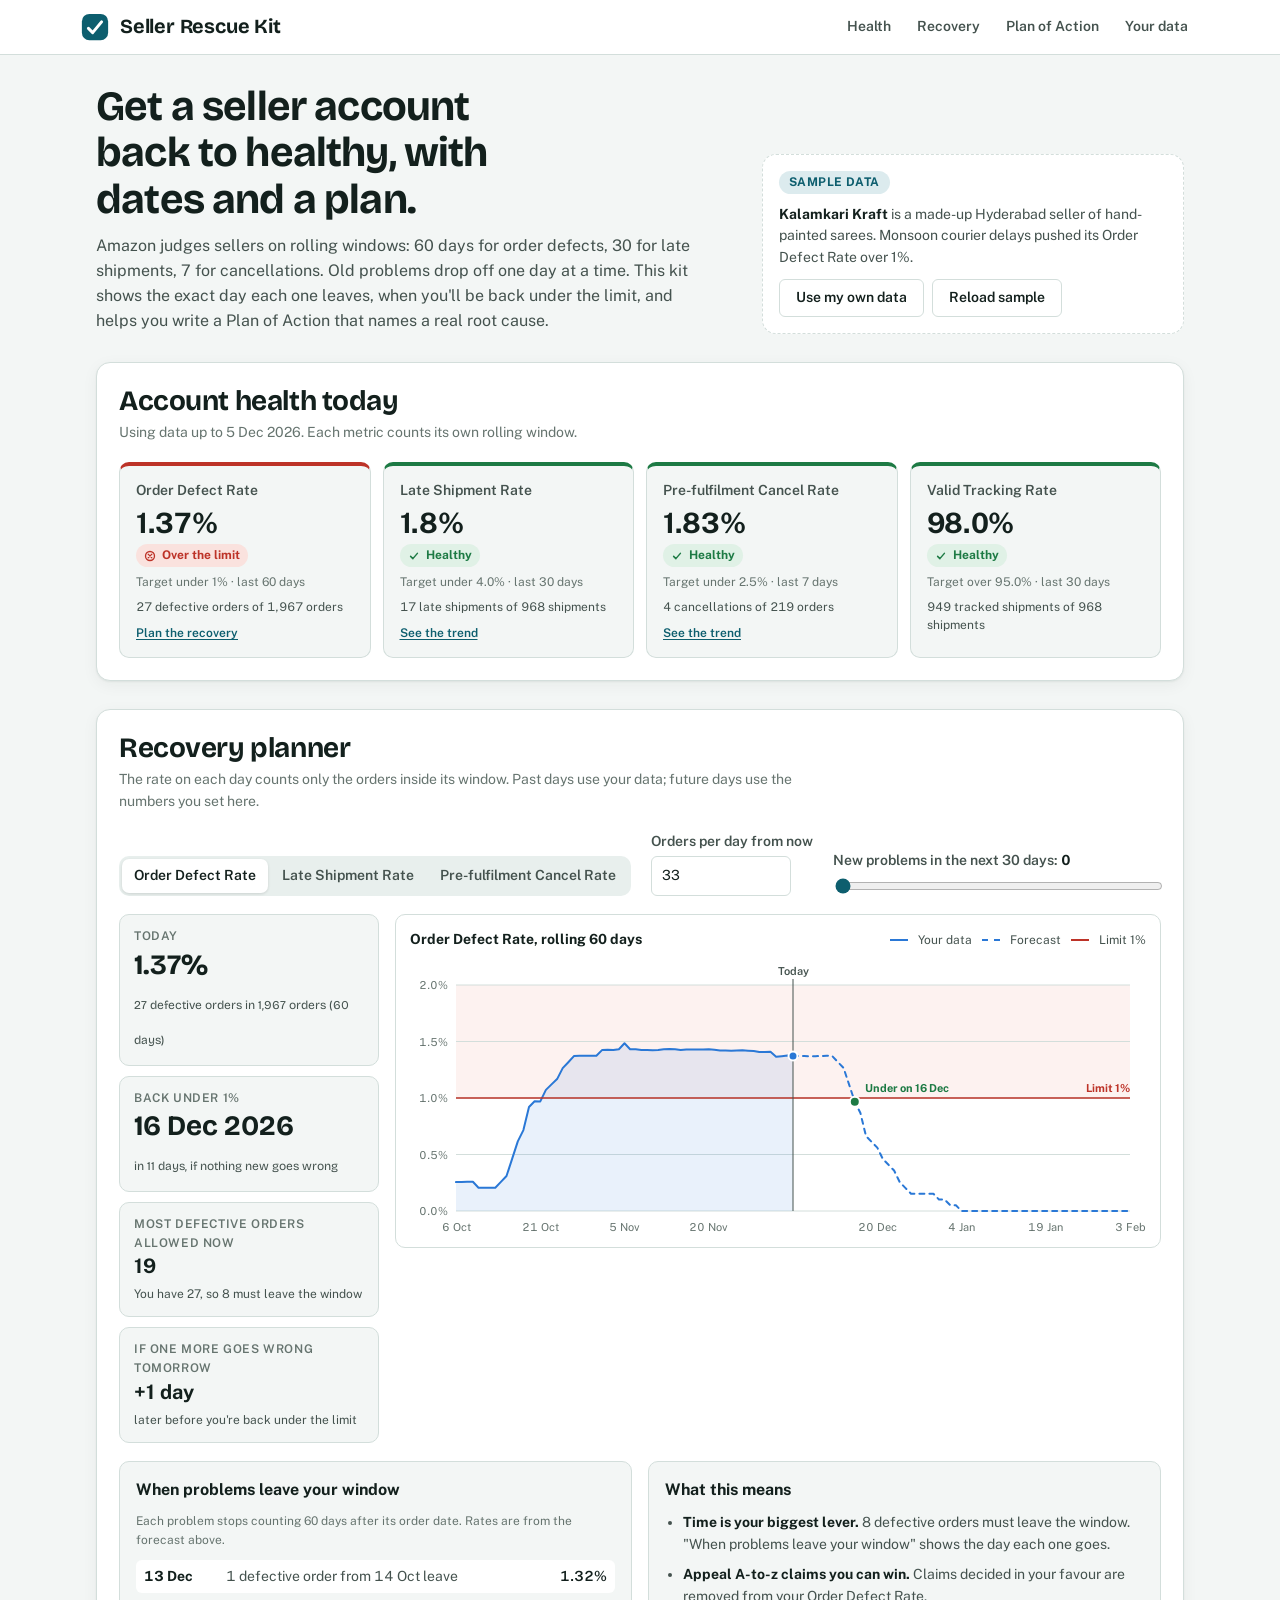
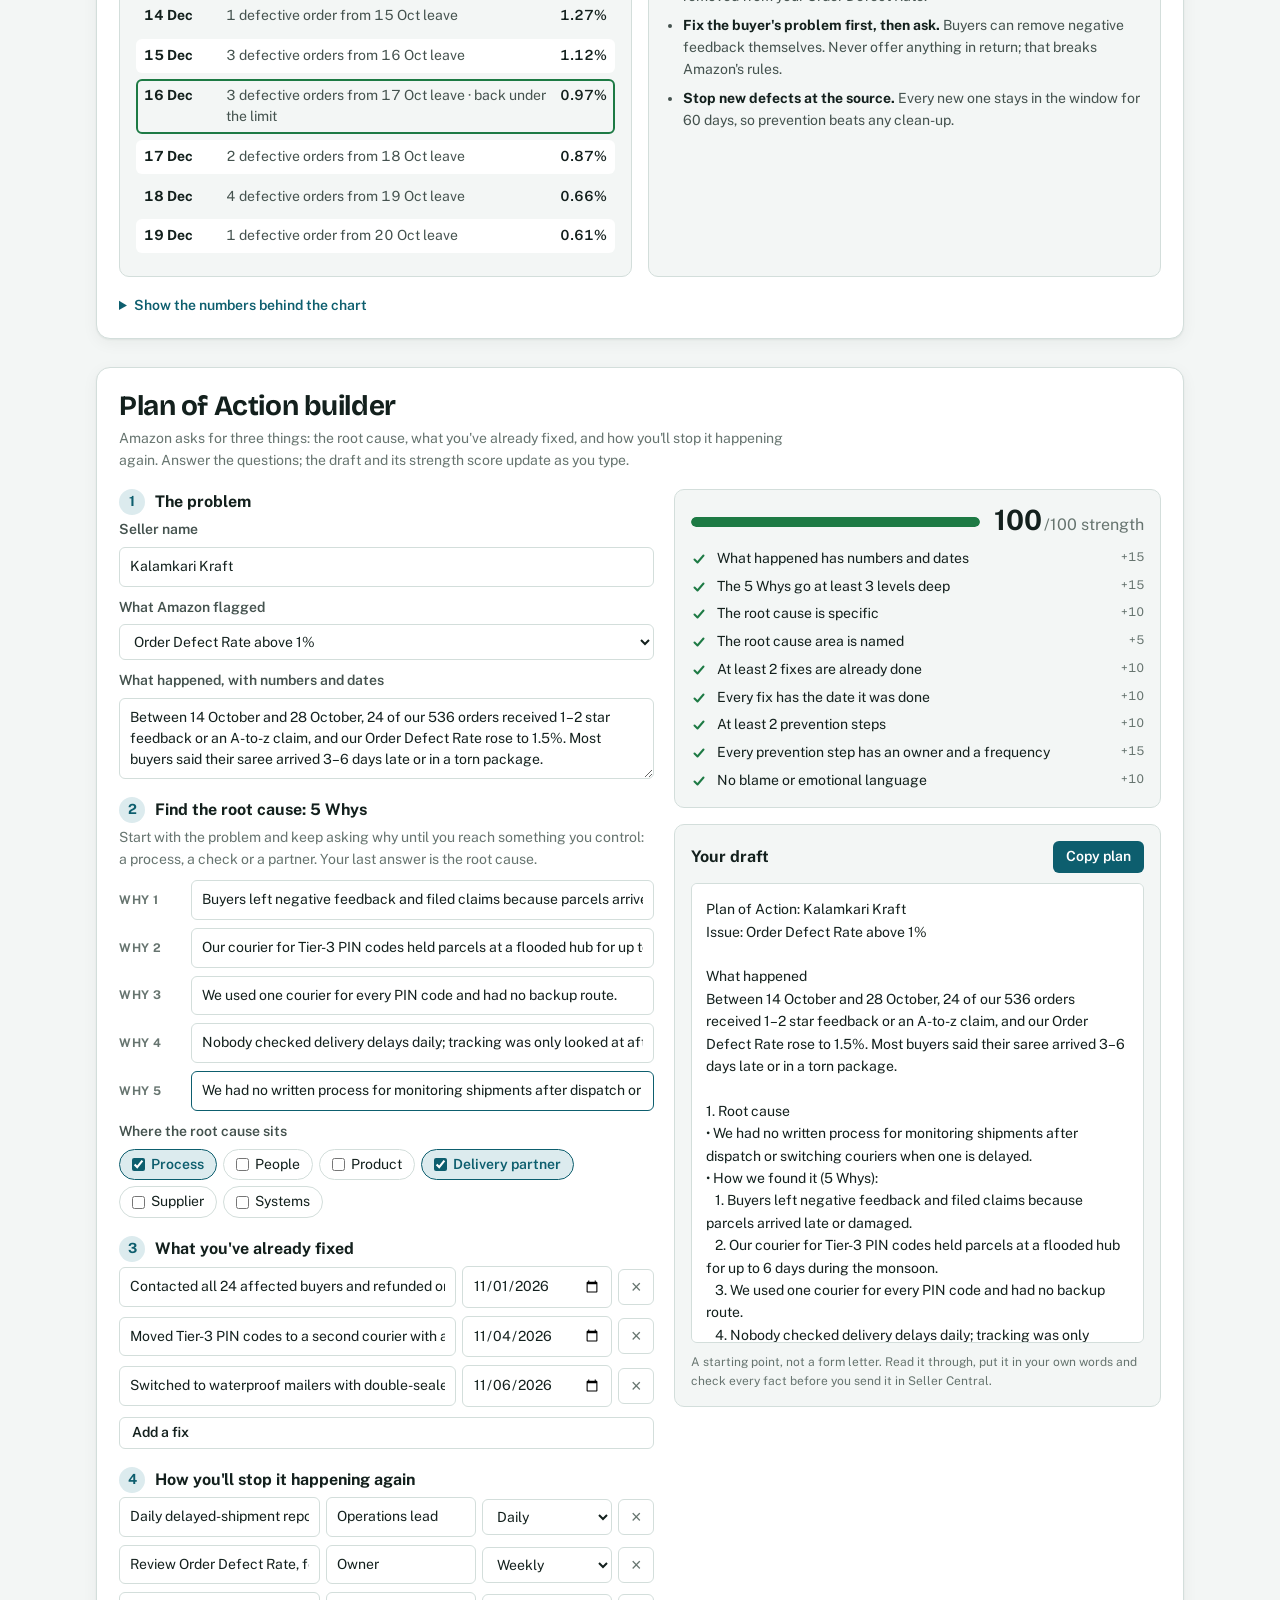
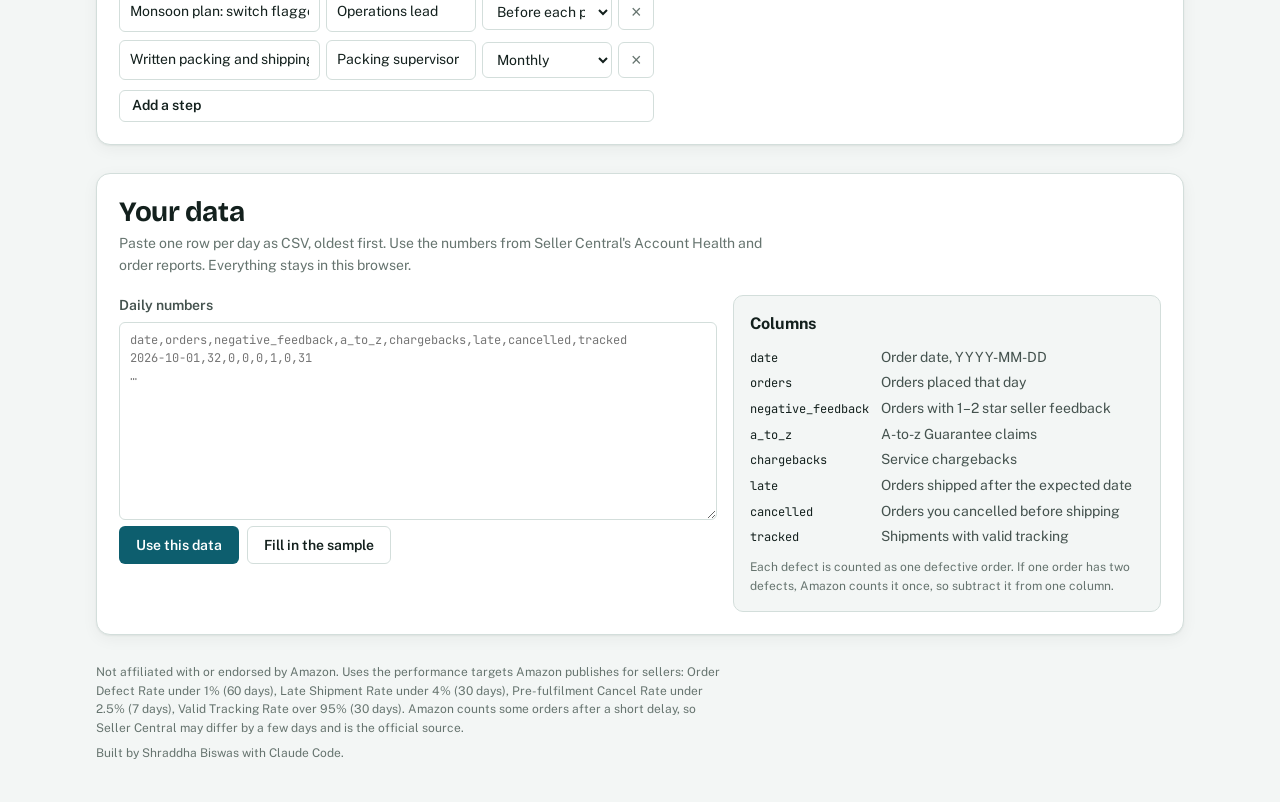
==== rescue-kit/index.html @ 3faf21f4 "Add Seller Rescue Kit, a recovery planner and Plan of Action builder A standalone mini-app under res" ====
<!doctype html>
<html lang="en">
<head>
<meta charset="utf-8">
<meta name="viewport" content="width=device-width, initial-scale=1, viewport-fit=cover">
<!--HEAD-START-->
<title>Seller Rescue Kit</title>
<meta name="claude:viewport-fit-sides" content="cover">
<meta name="description" content="See when your Amazon seller performance metrics recover, test what-if scenarios, and build a specific Plan of Action.">
<link rel="preconnect" href="https://fonts.googleapis.com">
<link rel="preconnect" href="https://fonts.gstatic.com" crossorigin>
<link rel="stylesheet" href="https://fonts.googleapis.com/css2?family=Bricolage+Grotesque:opsz,wght@12..96,600;12..96,700&family=Public+Sans:wght@400;500;600;700&family=JetBrains+Mono:wght@400;500&display=swap">
<link rel="stylesheet" href="styles.css">
<!--HEAD-END-->
</head>
<body>
<!--PAGE-START-->
<header class="topbar">
  <div class="topbar-inner">
    <a class="brand" href="#health">
      <svg class="brand-mark" viewBox="0 0 32 32" aria-hidden="true"><rect x="2" y="2" width="28" height="28" rx="8"/><path d="M9 17.5l4.5 4.5L23 10.5"/></svg>
      <span>Seller Rescue Kit</span>
    </a>
    <nav class="tabs" aria-label="Sections">
      <a href="#health">Health</a>
      <a href="#recovery">Recovery</a>
      <a href="#plan">Plan of Action</a>
      <a href="#data">Your data</a>
    </nav>
  </div>
</header>

<main class="page">
  <section class="intro" aria-labelledby="h-intro">
    <div class="intro-text">
      <h1 id="h-intro">Get a seller account back to healthy, with dates and a plan.</h1>
      <p class="lede">Amazon judges sellers on rolling windows: 60 days for order defects, 30 for late shipments, 7 for cancellations. Old problems drop off one day at a time. This kit shows the exact day each one leaves, when you'll be back under the limit, and helps you write a Plan of Action that names a real root cause.</p>
    </div>
    <div class="sample-note" id="sampleNote">
      <span class="chip chip-sample">Sample data</span>
      <p><strong id="sellerName">Kalamkari Kraft</strong> <span id="sellerBlurb">is a made-up Hyderabad seller of hand-painted sarees. Monsoon courier delays in September pushed its Order Defect Rate over 1%.</span></p>
      <div class="row-actions">
        <a class="btn btn-quiet" href="#data">Use my own data</a>
        <button type="button" class="btn btn-quiet" id="loadSample">Reload sample</button>
      </div>
    </div>
  </section>

  <!-- Health -->
  <section class="panel" id="health" aria-labelledby="h-health">
    <header class="panel-head">
      <h2 id="h-health">Account health today</h2>
      <p class="muted" id="healthAsOf"></p>
    </header>
    <ul class="tiles" id="tiles"></ul>
  </section>

  <!-- Recovery -->
  <section class="panel" id="recovery" aria-labelledby="h-recovery">
    <header class="panel-head">
      <h2 id="h-recovery">Recovery planner</h2>
      <p class="muted">The rate on each day counts only the orders inside its window. Past days use your data; future days use the numbers you set here.</p>
    </header>

    <div class="controls" role="group" aria-label="Recovery settings">
      <div class="segmented" id="metricPick" role="radiogroup" aria-label="Metric"></div>
      <label class="control">
        <span class="control-label">Orders per day from now</span>
        <input type="number" id="ordersPerDay" min="1" max="100000" step="1" inputmode="numeric">
      </label>
      <label class="control control-range">
        <span class="control-label">New problems in the next 30 days: <strong id="whatIfValue">0</strong></span>
        <input type="range" id="whatIf" min="0" max="30" step="1" value="0">
      </label>
    </div>

    <div class="recovery-grid">
      <dl class="facts" id="facts"></dl>
      <figure class="chart-card">
        <figcaption>
          <span class="chart-title" id="chartTitle"></span>
          <span class="chart-legend"><span class="key key-solid"></span>Your data <span class="key key-dash"></span>Forecast <span class="key key-limit"></span><span id="limitLegend">Limit</span></span>
        </figcaption>
        <div class="chart" id="chart"></div>
        <div class="tooltip" id="tooltip" role="status" hidden></div>
      </figure>
    </div>

    <div class="two">
      <div class="card">
        <h3>When problems leave your window</h3>
        <p class="muted small" id="dropNote"></p>
        <ol class="drops" id="drops"></ol>
      </div>
      <div class="card">
        <h3>What this means</h3>
        <ul class="advice" id="advice"></ul>
      </div>
    </div>

    <details class="numbers">
      <summary>Show the numbers behind the chart</summary>
      <div class="table-wrap"><table id="numbersTable"></table></div>
    </details>
  </section>

  <!-- Plan of Action -->
  <section class="panel" id="plan" aria-labelledby="h-plan">
    <header class="panel-head">
      <h2 id="h-plan">Plan of Action builder</h2>
      <p class="muted">Amazon asks for three things: the root cause, what you've already fixed, and how you'll stop it happening again. Answer the questions; the draft and its strength score update as you type.</p>
    </header>

    <div class="plan-grid">
      <form class="plan-form" id="planForm" novalidate>
        <fieldset>
          <legend><span class="step">1</span>The problem</legend>
          <label class="field"><span>Seller name</span><input type="text" id="pSeller" autocomplete="organization"></label>
          <label class="field"><span>What Amazon flagged</span>
            <select id="pIssue">
              <option value="odr">Order Defect Rate above 1%</option>
              <option value="lsr">Late Shipment Rate above 4%</option>
              <option value="cr">Pre-fulfilment Cancel Rate above 2.5%</option>
              <option value="vtr">Valid Tracking Rate below 95%</option>
              <option value="condition">Product condition complaints</option>
              <option value="inauthentic">Inauthentic item complaints</option>
              <option value="listing">Listing policy violation</option>
            </select>
          </label>
          <label class="field"><span>What happened, with numbers and dates</span><textarea id="pFacts" rows="3"></textarea></label>
        </fieldset>

        <fieldset>
          <legend><span class="step">2</span>Find the root cause: 5 Whys</legend>
          <p class="hint">Start with the problem and keep asking why until you reach something you control: a process, a check or a partner. Your last answer is the root cause.</p>
          <ol class="whys" id="whys"></ol>
          <div class="field">
            <span>Where the root cause sits</span>
            <div class="chips" id="causeKinds" role="group" aria-label="Root cause category"></div>
          </div>
        </fieldset>

        <fieldset>
          <legend><span class="step">3</span>What you've already fixed</legend>
          <div class="rows" id="fixes"></div>
          <button type="button" class="btn btn-quiet btn-sm" id="addFix">Add a fix</button>
        </fieldset>

        <fieldset>
          <legend><span class="step">4</span>How you'll stop it happening again</legend>
          <div class="rows" id="prevents"></div>
          <button type="button" class="btn btn-quiet btn-sm" id="addPrevent">Add a step</button>
        </fieldset>
      </form>

      <aside class="plan-side">
        <div class="card strength">
          <div class="strength-head">
            <div class="meter" id="meter" role="img" aria-label="Plan strength"><span id="meterFill"></span></div>
            <div><strong class="score" id="score">0</strong><span class="muted">/100 strength</span></div>
          </div>
          <ul class="checks" id="checks"></ul>
        </div>
        <div class="card draft">
          <div class="draft-head">
            <h3>Your draft</h3>
            <button type="button" class="btn btn-sm" id="copyPlan">Copy plan</button>
          </div>
          <pre class="draft-text" id="draft" tabindex="0"></pre>
          <p class="muted small">A starting point, not a form letter. Read it through, put it in your own words and check every fact before you send it in Seller Central.</p>
        </div>
      </aside>
    </div>
  </section>

  <!-- Data -->
  <section class="panel" id="data" aria-labelledby="h-data">
    <header class="panel-head">
      <h2 id="h-data">Your data</h2>
      <p class="muted">Paste one row per day as CSV, oldest first. Use the numbers from Seller Central's Account Health and order reports. Everything stays in this browser.</p>
    </header>
    <div class="data-grid">
      <div class="field">
        <label for="csv">Daily numbers</label>
        <textarea id="csv" rows="10" spellcheck="false"></textarea>
        <div class="row-actions">
          <button type="button" class="btn" id="applyCsv">Use this data</button>
          <button type="button" class="btn btn-quiet" id="sampleCsv">Fill in the sample</button>
          <span class="form-msg" id="csvMsg" role="status"></span>
        </div>
      </div>
      <div class="card columns-help">
        <h3>Columns</h3>
        <dl>
          <dt>date</dt><dd>Order date, YYYY-MM-DD</dd>
          <dt>orders</dt><dd>Orders placed that day</dd>
          <dt>negative_feedback</dt><dd>Orders with 1–2 star seller feedback</dd>
          <dt>a_to_z</dt><dd>A-to-z Guarantee claims</dd>
          <dt>chargebacks</dt><dd>Service chargebacks</dd>
          <dt>late</dt><dd>Orders shipped after the expected date</dd>
          <dt>cancelled</dt><dd>Orders you cancelled before shipping</dd>
          <dt>tracked</dt><dd>Shipments with valid tracking</dd>
        </dl>
        <p class="muted small">Each defect is counted as one defective order. If one order has two defects, Amazon counts it once, so subtract it from one column.</p>
      </div>
    </div>
  </section>

  <footer class="footer">
    <p>Not affiliated with or endorsed by Amazon. Uses the performance targets Amazon publishes for sellers: Order Defect Rate under 1% (60 days), Late Shipment Rate under 4% (30 days), Pre-fulfilment Cancel Rate under 2.5% (7 days), Valid Tracking Rate over 95% (30 days). Amazon counts some orders after a short delay, so Seller Central may differ by a few days and is the official source.</p>
    <p>Built by Shraddha Biswas with Claude Code.</p>
  </footer>
</main>
<script src="app.js"></script>
<!--PAGE-END-->
</body>
</html>
---- rescue-kit/styles.css ----
/* Layout: one working column of panels (health → recovery → plan → data) under a sticky section bar.
   Petrol accent for actions, one chart blue for data, and reserved good / warning / over-limit colours for state. */
:root {
  --bg: #f3f6f5;
  --surface: #ffffff;
  --surface-2: #e8efed;
  --line: #d3dedb;
  --ink: #13201d;
  --ink-2: #44524e;
  --muted: #66746f;
  --accent: #0d5e6e;
  --accent-hover: #0a4c59;
  --accent-ink: #ffffff;
  --accent-soft: #dcebee;
  --series: #2a78d6;
  --series-wash: rgba(42, 120, 214, 0.1);
  --good: #1d7a44;
  --good-soft: #e0f1e6;
  --warn: #935d00;
  --warn-soft: #f9edd3;
  --bad: #bd3328;
  --bad-soft: #fae2de;
  --shadow: 0 1px 2px rgba(19, 32, 29, 0.06), 0 4px 16px rgba(19, 32, 29, 0.05);

  --font-display: "Bricolage Grotesque", "Segoe UI", system-ui, sans-serif;
  --font-body: "Public Sans", "Segoe UI", system-ui, -apple-system, sans-serif;
  --font-mono: "JetBrains Mono", ui-monospace, SFMono-Regular, Menlo, Consolas, monospace;

  --fs-xs: 0.75rem;
  --fs-sm: 0.875rem;
  --fs-md: 1rem;
  --fs-lg: 1.25rem;
  --fs-xl: 1.75rem;
  --fs-2xl: clamp(1.75rem, 1.2rem + 2.2vw, 2.6rem);
  --r-sm: 6px;
  --r-md: 10px;
  --r-lg: 14px;
  --gap: 16px;
}
@media (prefers-color-scheme: dark) {
  :root:not([data-theme="light"]) {
    --bg: #0e1513;
    --surface: #16201d;
    --surface-2: #1e2a27;
    --line: #2d3b37;
    --ink: #e7efec;
    --ink-2: #b5c3bf;
    --muted: #8b9a95;
    --accent: #5db0c0;
    --accent-hover: #7cc3d1;
    --accent-ink: #08191d;
    --accent-soft: #163236;
    --series: #3987e5;
    --series-wash: rgba(57, 135, 229, 0.14);
    --good: #52c47f;
    --good-soft: #13301f;
    --warn: #e2a63a;
    --warn-soft: #382a10;
    --bad: #ef6c61;
    --bad-soft: #3b1a17;
    --shadow: 0 1px 2px rgba(0, 0, 0, 0.3);
    color-scheme: dark;
  }
}
:root[data-theme="dark"] {
  --bg: #0e1513;
  --surface: #16201d;
  --surface-2: #1e2a27;
  --line: #2d3b37;
  --ink: #e7efec;
  --ink-2: #b5c3bf;
  --muted: #8b9a95;
  --accent: #5db0c0;
  --accent-hover: #7cc3d1;
  --accent-ink: #08191d;
  --accent-soft: #163236;
  --series: #3987e5;
  --series-wash: rgba(57, 135, 229, 0.14);
  --good: #52c47f;
  --good-soft: #13301f;
  --warn: #e2a63a;
  --warn-soft: #382a10;
  --bad: #ef6c61;
  --bad-soft: #3b1a17;
  --shadow: 0 1px 2px rgba(0, 0, 0, 0.3);
  color-scheme: dark;
}

*, *::before, *::after { box-sizing: border-box; }
html { scroll-behavior: smooth; scroll-padding-top: 76px; }
@media (prefers-reduced-motion: reduce) { html { scroll-behavior: auto; } }
body {
  margin: 0;
  background: var(--bg);
  color: var(--ink);
  font-family: var(--font-body);
  font-size: var(--fs-md);
  line-height: 1.55;
  -webkit-font-smoothing: antialiased;
}
body::before { content: ""; position: fixed; inset: 0 0 auto; height: env(safe-area-inset-top, 0px); z-index: 10; background: var(--surface); }
h1, h2, h3 { margin: 0; text-wrap: balance; }
p { margin: 0; }
a { color: var(--accent); }
:focus-visible { outline: 2px solid var(--accent); outline-offset: 2px; border-radius: 4px; }
[hidden] { display: none !important; }
.muted { color: var(--muted); }
.small { font-size: var(--fs-xs); }

/* ---------- Top bar ---------- */
.topbar {
  position: sticky; top: env(safe-area-inset-top, 0px); z-index: 5;
  background: var(--surface);
  border-bottom: 1px solid var(--line);
  padding-left: max(16px, env(safe-area-inset-left, 0px));
  padding-right: max(16px, env(safe-area-inset-right, 0px));
}
.topbar-inner { max-width: 1120px; margin: 0 auto; display: flex; align-items: center; justify-content: space-between; gap: 8px 20px; flex-wrap: wrap; padding-block: 10px; }
.brand { display: inline-flex; align-items: center; gap: 10px; color: var(--ink); text-decoration: none; font-family: var(--font-display); font-weight: 700; font-size: var(--fs-lg); letter-spacing: -0.01em; }
.brand-mark { width: 30px; height: 30px; flex: none; }
.brand-mark rect { fill: var(--accent); }
.brand-mark path { fill: none; stroke: var(--accent-ink); stroke-width: 3.2; stroke-linecap: round; stroke-linejoin: round; }
.tabs { display: flex; gap: 2px; overflow-x: auto; max-width: 100%; }
.tabs a { padding: 6px 12px; border-radius: 999px; color: var(--ink-2); text-decoration: none; font-size: var(--fs-sm); font-weight: 600; white-space: nowrap; }
.tabs a:hover { background: var(--surface-2); color: var(--ink); }

/* ---------- Page ---------- */
.page {
  max-width: 1120px; margin: 0 auto;
  padding-left: max(16px, env(safe-area-inset-left, 0px));
  padding-right: max(16px, env(safe-area-inset-right, 0px));
  padding-block: 28px 40px;
  display: grid; grid-template-columns: minmax(0, 1fr); gap: 28px;
}
.intro { display: grid; grid-template-columns: minmax(0, 1.5fr) minmax(0, 1fr); gap: 20px 32px; align-items: end; }
.intro h1 { font-family: var(--font-display); font-size: var(--fs-2xl); line-height: 1.12; letter-spacing: -0.02em; font-weight: 700; max-width: 20ch; }
.intro-text { display: grid; gap: 12px; min-width: 0; }
.lede { color: var(--ink-2); max-width: 62ch; }
.sample-note { display: grid; gap: 10px; padding: 16px; border: 1px dashed var(--line); border-radius: var(--r-lg); background: var(--surface); min-width: 0; }
.sample-note p { font-size: var(--fs-sm); color: var(--ink-2); }
.sample-note strong { color: var(--ink); }
.chip { display: inline-flex; align-items: center; gap: 6px; width: fit-content; padding: 2px 10px; border-radius: 999px; font-size: var(--fs-xs); font-weight: 700; letter-spacing: 0.04em; text-transform: uppercase; }
.chip-sample { background: var(--accent-soft); color: var(--accent); }
.row-actions { display: flex; flex-wrap: wrap; gap: 8px; align-items: center; }

.panel { display: grid; grid-template-columns: minmax(0, 1fr); gap: 18px; padding: 22px; background: var(--surface); border: 1px solid var(--line); border-radius: var(--r-lg); box-shadow: var(--shadow); min-width: 0; }
.panel-head { display: grid; gap: 4px; }
.panel-head h2 { font-family: var(--font-display); font-size: var(--fs-xl); letter-spacing: -0.015em; line-height: 1.2; }
.panel-head .muted { font-size: var(--fs-sm); max-width: 75ch; }
.card { display: grid; gap: 10px; align-content: start; padding: 16px; border: 1px solid var(--line); border-radius: var(--r-md); background: var(--bg); min-width: 0; }
.card h3 { font-size: var(--fs-md); font-weight: 700; }
.two { display: grid; grid-template-columns: repeat(2, minmax(0, 1fr)); gap: var(--gap); }

/* ---------- Buttons & inputs ---------- */
.btn { display: inline-flex; align-items: center; gap: 6px; height: 38px; padding: 0 16px; border: 1px solid transparent; border-radius: var(--r-sm); background: var(--accent); color: var(--accent-ink); font: inherit; font-size: var(--fs-sm); font-weight: 600; cursor: pointer; text-decoration: none; }
.btn:hover { background: var(--accent-hover); }
.btn-quiet { background: var(--surface); color: var(--ink); border-color: var(--line); }
.btn-quiet:hover { background: var(--surface-2); }
.btn-sm { height: 32px; padding: 0 12px; }
input[type="text"], input[type="number"], input[type="date"], select, textarea {
  width: 100%; min-width: 0; padding: 8px 10px; border: 1px solid var(--line); border-radius: var(--r-sm);
  background: var(--surface); color: var(--ink); font: inherit; font-size: var(--fs-sm);
}
textarea { resize: vertical; line-height: 1.5; }
#csv { font-family: var(--font-mono); font-size: var(--fs-xs); white-space: pre; overflow-x: auto; }
input:focus, select:focus, textarea:focus { outline: 2px solid var(--accent); outline-offset: 0; border-color: transparent; }
.field { display: grid; gap: 6px; min-width: 0; }
.field > span, .field > label, .control-label { font-size: var(--fs-sm); font-weight: 600; color: var(--ink-2); }
.form-msg { font-size: var(--fs-sm); color: var(--good); }
.form-msg.is-error { color: var(--bad); }

/* ---------- Health tiles ---------- */
.tiles { list-style: none; margin: 0; padding: 0; display: grid; grid-template-columns: repeat(4, minmax(0, 1fr)); gap: 12px; }
.tile { display: grid; gap: 6px; align-content: start; padding: 14px 16px; border: 1px solid var(--line); border-top: 4px solid var(--state, var(--line)); border-radius: var(--r-md); background: var(--bg); }
.tile-name { font-size: var(--fs-sm); font-weight: 600; color: var(--ink-2); }
.tile-value { font-size: var(--fs-xl); font-weight: 700; line-height: 1.1; letter-spacing: -0.01em; }
.tile-limit { font-size: var(--fs-xs); color: var(--muted); }
.tile-detail { font-size: var(--fs-xs); color: var(--ink-2); font-variant-numeric: tabular-nums; }
.state { display: inline-flex; align-items: center; gap: 6px; width: fit-content; padding: 2px 8px; border-radius: 999px; font-size: var(--fs-xs); font-weight: 700; background: var(--state-soft); color: var(--state); }
.state svg { width: 12px; height: 12px; }
.is-good { --state: var(--good); --state-soft: var(--good-soft); }
.is-warn { --state: var(--warn); --state-soft: var(--warn-soft); }
.is-bad { --state: var(--bad); --state-soft: var(--bad-soft); }
.tile button { justify-self: start; margin-top: 2px; padding: 0; border: 0; background: none; color: var(--accent); font: inherit; font-size: var(--fs-xs); font-weight: 600; cursor: pointer; text-decoration: underline; text-underline-offset: 2px; }

/* ---------- Recovery ---------- */
.controls { display: flex; flex-wrap: wrap; gap: 12px 20px; align-items: end; }
.segmented { display: inline-flex; padding: 3px; gap: 2px; border-radius: var(--r-md); background: var(--surface-2); max-width: 100%; overflow-x: auto; }
.segmented button { padding: 6px 12px; border: 0; border-radius: 7px; background: transparent; color: var(--ink-2); font: inherit; font-size: var(--fs-sm); font-weight: 600; cursor: pointer; white-space: nowrap; }
.segmented button[aria-checked="true"] { background: var(--surface); color: var(--ink); box-shadow: 0 1px 3px rgba(0, 0, 0, 0.12); }
.control { display: grid; gap: 4px; }
.control input[type="number"] { width: 140px; }
.control-range { min-width: 220px; flex: 1 1 220px; max-width: 360px; }
.control-range input { width: 100%; accent-color: var(--accent); }
.control-label strong { color: var(--ink); font-variant-numeric: tabular-nums; }

.recovery-grid { display: grid; grid-template-columns: minmax(0, 260px) minmax(0, 1fr); gap: var(--gap); align-items: start; }
.facts { margin: 0; display: grid; gap: 10px; }
.facts div { display: grid; gap: 2px; padding: 12px 14px; border: 1px solid var(--line); border-radius: var(--r-md); background: var(--bg); }
.facts dt { font-size: var(--fs-xs); font-weight: 600; color: var(--muted); text-transform: uppercase; letter-spacing: 0.05em; }
.facts dd { margin: 0; font-size: var(--fs-lg); font-weight: 700; line-height: 1.25; }
.facts .fact-note { font-size: var(--fs-xs); color: var(--ink-2); font-weight: 400; }
.facts .is-hero dd { font-family: var(--font-display); font-size: var(--fs-xl); }

.chart-card { position: relative; margin: 0; display: grid; gap: 8px; padding: 14px 14px 8px; border: 1px solid var(--line); border-radius: var(--r-md); background: var(--surface); min-width: 0; }
.chart-card figcaption { display: flex; flex-wrap: wrap; justify-content: space-between; gap: 4px 16px; font-size: var(--fs-sm); }
.chart-title { font-weight: 700; }
.chart-legend { display: inline-flex; flex-wrap: wrap; align-items: center; gap: 6px 10px; color: var(--ink-2); font-size: var(--fs-xs); }
.key { display: inline-block; width: 18px; height: 0; border-top: 2px solid var(--series); vertical-align: middle; }
.key-dash { border-top-style: dashed; }
.key-limit { border-top-color: var(--bad); }
.chart { width: 100%; min-height: 260px; touch-action: pan-y; }
.chart svg { display: block; width: 100%; height: auto; overflow: visible; }
.chart svg:focus { outline: none; }
.chart svg:focus-visible { outline: 2px solid var(--accent); outline-offset: 4px; }
.chart text { fill: var(--muted); font-family: var(--font-body); font-size: 11px; }
.chart .tick-label { font-variant-numeric: tabular-nums; }
.chart .grid { stroke: var(--line); stroke-width: 1; }
.chart .limit { stroke: var(--bad); stroke-width: 1.5; }
.chart .limit-label { fill: var(--bad); font-weight: 700; }
.chart .today { stroke: var(--ink-2); stroke-width: 1; }
.chart .today-label { fill: var(--ink-2); font-weight: 600; }
.chart .line { fill: none; stroke: var(--series); stroke-width: 2; stroke-linejoin: round; stroke-linecap: round; }
.chart .line-forecast { stroke-dasharray: 5 5; }
.chart .area { fill: var(--series-wash); stroke: none; }
.chart .zone { fill: var(--bad-soft); stroke: none; opacity: 0.45; }
.chart .dot { fill: var(--series); stroke: var(--surface); stroke-width: 2; }
.chart .dot-good { fill: var(--good); }
.chart .good-label { fill: var(--good); font-weight: 700; }
.chart .cross { stroke: var(--ink-2); stroke-width: 1; }
.tooltip { position: absolute; top: 44px; left: 0; z-index: 2; min-width: 170px; padding: 8px 10px; border: 1px solid var(--line); border-radius: var(--r-sm); background: var(--surface); box-shadow: var(--shadow); font-size: var(--fs-xs); pointer-events: none; display: grid; gap: 2px; }
.tooltip strong { font-size: var(--fs-md); color: var(--ink); font-variant-numeric: tabular-nums; }
.tooltip .tip-date { color: var(--ink-2); font-weight: 600; }
.tooltip .tip-tag { width: fit-content; padding: 0 6px; border-radius: 999px; background: var(--surface-2); color: var(--ink-2); font-weight: 600; }

.drops { list-style: none; margin: 0; padding: 0; display: grid; gap: 6px; max-height: 300px; overflow-y: auto; }
.drops li { display: grid; grid-template-columns: 72px minmax(0, 1fr) auto; gap: 10px; align-items: baseline; padding: 6px 8px; border-radius: var(--r-sm); font-size: var(--fs-sm); font-variant-numeric: tabular-nums; }
.drops li:nth-child(odd) { background: var(--surface); }
.drops .drop-date { font-weight: 700; }
.drops .drop-what { color: var(--ink-2); min-width: 0; }
.drops .drop-rate { font-weight: 600; }
.drops li.is-cross { outline: 2px solid var(--good); outline-offset: -2px; }
.advice { margin: 0; padding-left: 1.1rem; display: grid; gap: 8px; font-size: var(--fs-sm); color: var(--ink-2); }
.advice strong { color: var(--ink); }

.numbers summary { cursor: pointer; font-size: var(--fs-sm); font-weight: 600; color: var(--accent); }
.table-wrap { overflow-x: auto; margin-top: 10px; }
table { width: 100%; border-collapse: collapse; font-size: var(--fs-xs); font-variant-numeric: tabular-nums; }
th, td { padding: 6px 10px; text-align: right; border-bottom: 1px solid var(--line); white-space: nowrap; }
th:first-child, td:first-child { text-align: left; }
th { color: var(--muted); font-weight: 600; }

/* ---------- Plan of Action ---------- */
.plan-grid { display: grid; grid-template-columns: minmax(0, 1.1fr) minmax(0, 1fr); gap: 20px; align-items: start; }
.plan-form { display: grid; gap: 18px; min-width: 0; }
fieldset { margin: 0; padding: 0; border: 0; display: grid; gap: 10px; min-width: 0; }
legend { display: flex; align-items: center; gap: 10px; padding: 0; margin-bottom: 4px; font-weight: 700; font-size: var(--fs-md); }
.step { display: inline-grid; place-items: center; width: 26px; height: 26px; border-radius: 50%; background: var(--accent-soft); color: var(--accent); font-size: var(--fs-sm); font-weight: 700; }
.hint { font-size: var(--fs-sm); color: var(--muted); }
.whys { list-style: none; margin: 0; padding: 0; display: grid; gap: 8px; }
.whys li { display: grid; grid-template-columns: 64px minmax(0, 1fr); gap: 8px; align-items: center; }
.whys label { font-size: var(--fs-xs); font-weight: 700; color: var(--muted); text-transform: uppercase; letter-spacing: 0.05em; }
.whys li:last-child input { border-color: var(--accent); }
.chips { display: flex; flex-wrap: wrap; gap: 6px; }
.chips label { display: inline-flex; align-items: center; gap: 6px; padding: 4px 12px; border: 1px solid var(--line); border-radius: 999px; font-size: var(--fs-sm); cursor: pointer; background: var(--surface); }
.chips label:has(input:checked) { border-color: var(--accent); background: var(--accent-soft); color: var(--accent); font-weight: 600; }
.chips input { accent-color: var(--accent); margin: 0; }
.rows { display: grid; gap: 8px; }
.row { display: grid; gap: 6px; grid-template-columns: minmax(0, 1fr) 150px 36px; align-items: center; }
.row.row-prevent { grid-template-columns: minmax(0, 1fr) 150px 130px 36px; }
.row .remove { width: 36px; height: 36px; display: grid; place-items: center; border: 1px solid var(--line); border-radius: var(--r-sm); background: var(--surface); color: var(--muted); cursor: pointer; font-size: 18px; line-height: 1; }
.row .remove:hover { color: var(--bad); border-color: var(--bad); }

.plan-side { display: grid; gap: var(--gap); position: sticky; top: 76px; min-width: 0; }
.strength-head { display: flex; align-items: center; gap: 14px; }
.meter { flex: 1; height: 10px; border-radius: 999px; background: var(--surface-2); overflow: hidden; }
.meter span { display: block; height: 100%; width: 0; border-radius: 999px; background: var(--state, var(--accent)); transition: width 0.3s ease; }
@media (prefers-reduced-motion: reduce) { .meter span { transition: none; } }
.score { font-size: var(--fs-xl); line-height: 1; margin-right: 2px; }
.checks { list-style: none; margin: 0; padding: 0; display: grid; gap: 6px; font-size: var(--fs-sm); }
.checks li { display: grid; grid-template-columns: 18px minmax(0, 1fr) auto; gap: 8px; align-items: start; }
.checks svg { width: 16px; height: 16px; margin-top: 3px; }
.checks .ok svg { color: var(--good); }
.checks .no svg { color: var(--warn); }
.checks .pts { color: var(--muted); font-size: var(--fs-xs); font-variant-numeric: tabular-nums; }
.checks .tip { display: block; color: var(--muted); font-size: var(--fs-xs); }
.draft-head { display: flex; align-items: center; justify-content: space-between; gap: 8px; }
.draft-text { margin: 0; max-height: 460px; overflow: auto; padding: 14px; border: 1px solid var(--line); border-radius: var(--r-sm); background: var(--surface); font-family: var(--font-body); font-size: var(--fs-sm); line-height: 1.6; white-space: pre-wrap; overflow-wrap: anywhere; }

/* ---------- Data ---------- */
.data-grid { display: grid; grid-template-columns: minmax(0, 1.4fr) minmax(0, 1fr); gap: var(--gap); align-items: start; }
.columns-help dl { margin: 0; display: grid; grid-template-columns: auto minmax(0, 1fr); gap: 4px 12px; font-size: var(--fs-sm); }
.columns-help dt { font-family: var(--font-mono); font-size: var(--fs-xs); color: var(--ink); padding-top: 2px; }
.columns-help dd { margin: 0; color: var(--ink-2); }

.footer { display: grid; gap: 6px; font-size: var(--fs-xs); color: var(--muted); max-width: 90ch; }

/* ---------- Responsive ---------- */
@media (max-width: 980px) {
  .tiles { grid-template-columns: repeat(2, minmax(0, 1fr)); }
  .recovery-grid, .plan-grid, .data-grid, .intro { grid-template-columns: minmax(0, 1fr); }
  .facts { grid-template-columns: repeat(2, minmax(0, 1fr)); }
  .plan-side { position: static; }
}
@media (max-width: 640px) {
  .panel { padding: 16px; }
  .two { grid-template-columns: minmax(0, 1fr); }
  .facts { grid-template-columns: minmax(0, 1fr); }
  .row, .row.row-prevent { grid-template-columns: minmax(0, 1fr) 36px; }
  .row > :not(.remove):not(:first-child) { grid-column: 1; }
  .row .remove { grid-column: 2; grid-row: 1; }
  .control input[type="number"] { width: 100%; }
  .control { flex: 1 1 140px; }
}
@media (max-width: 420px) {
  .tiles { grid-template-columns: minmax(0, 1fr); }
  .whys li { grid-template-columns: minmax(0, 1fr); gap: 2px; }
}
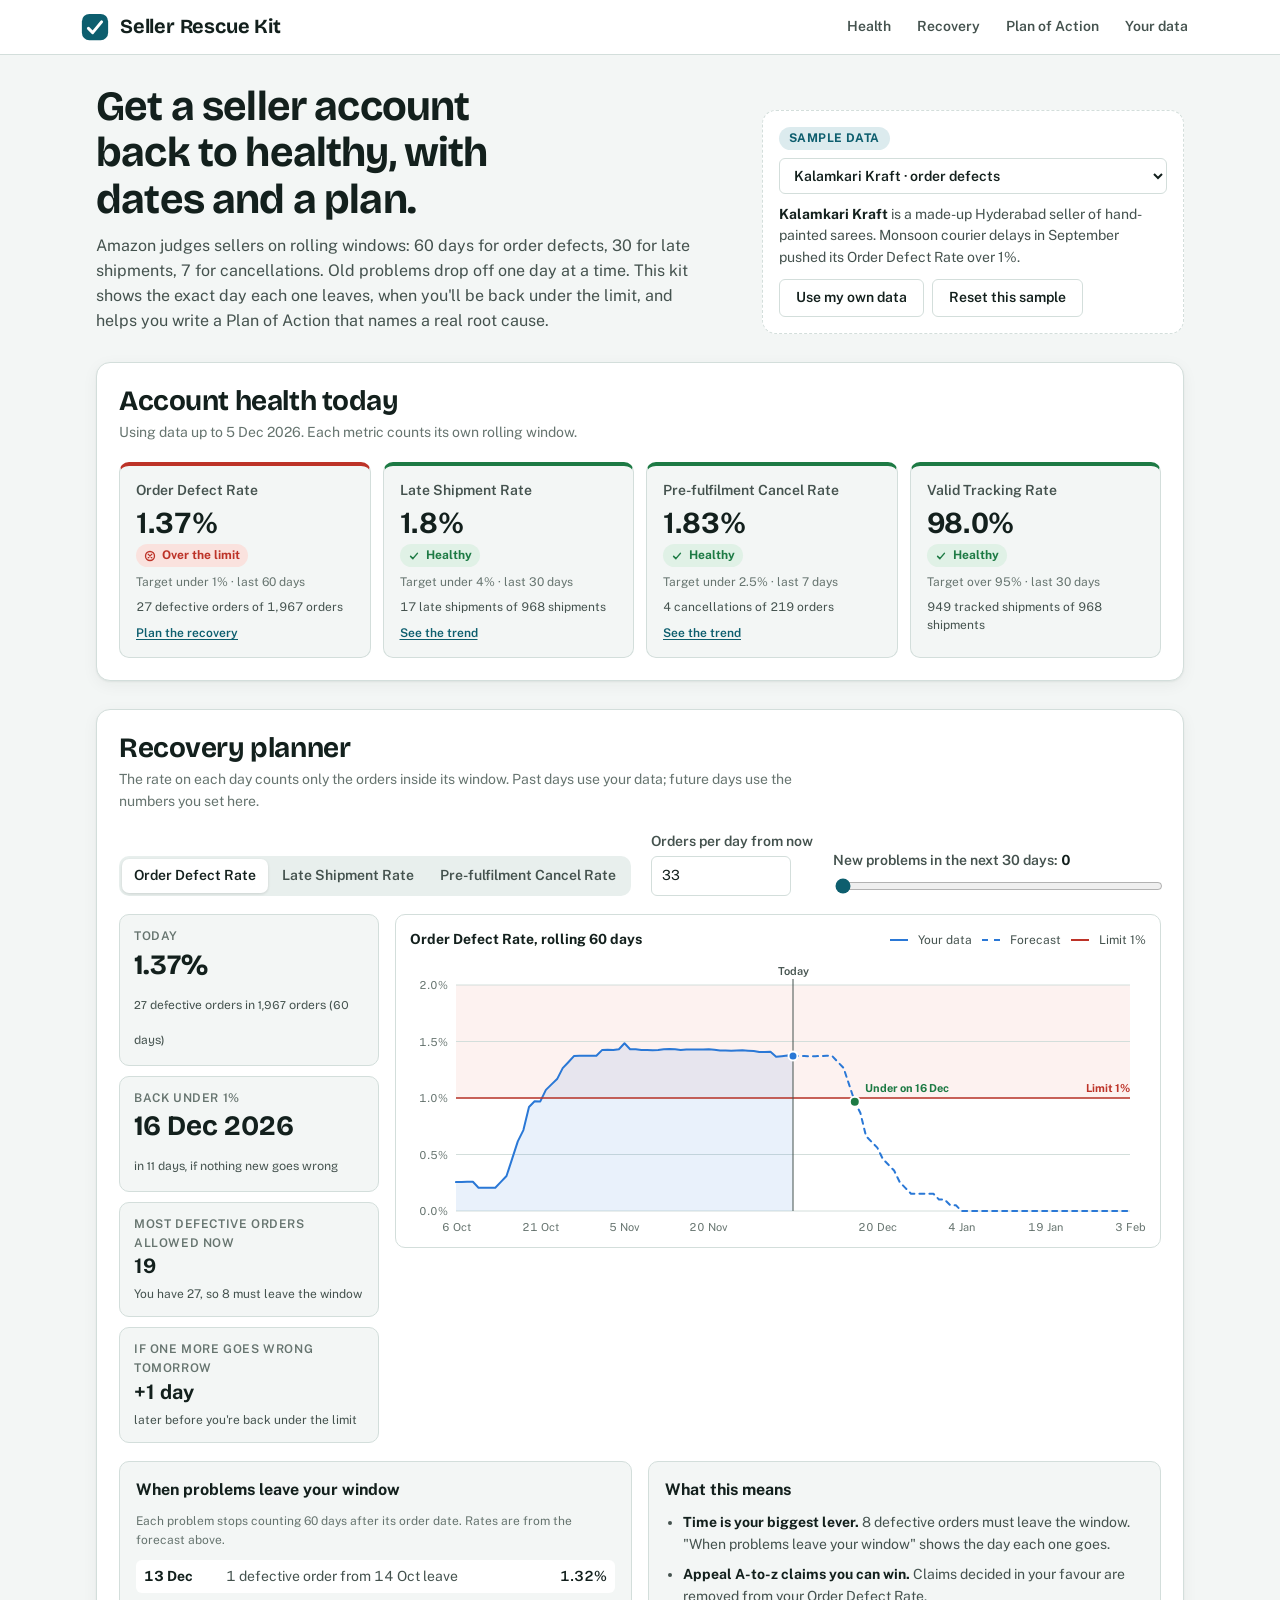
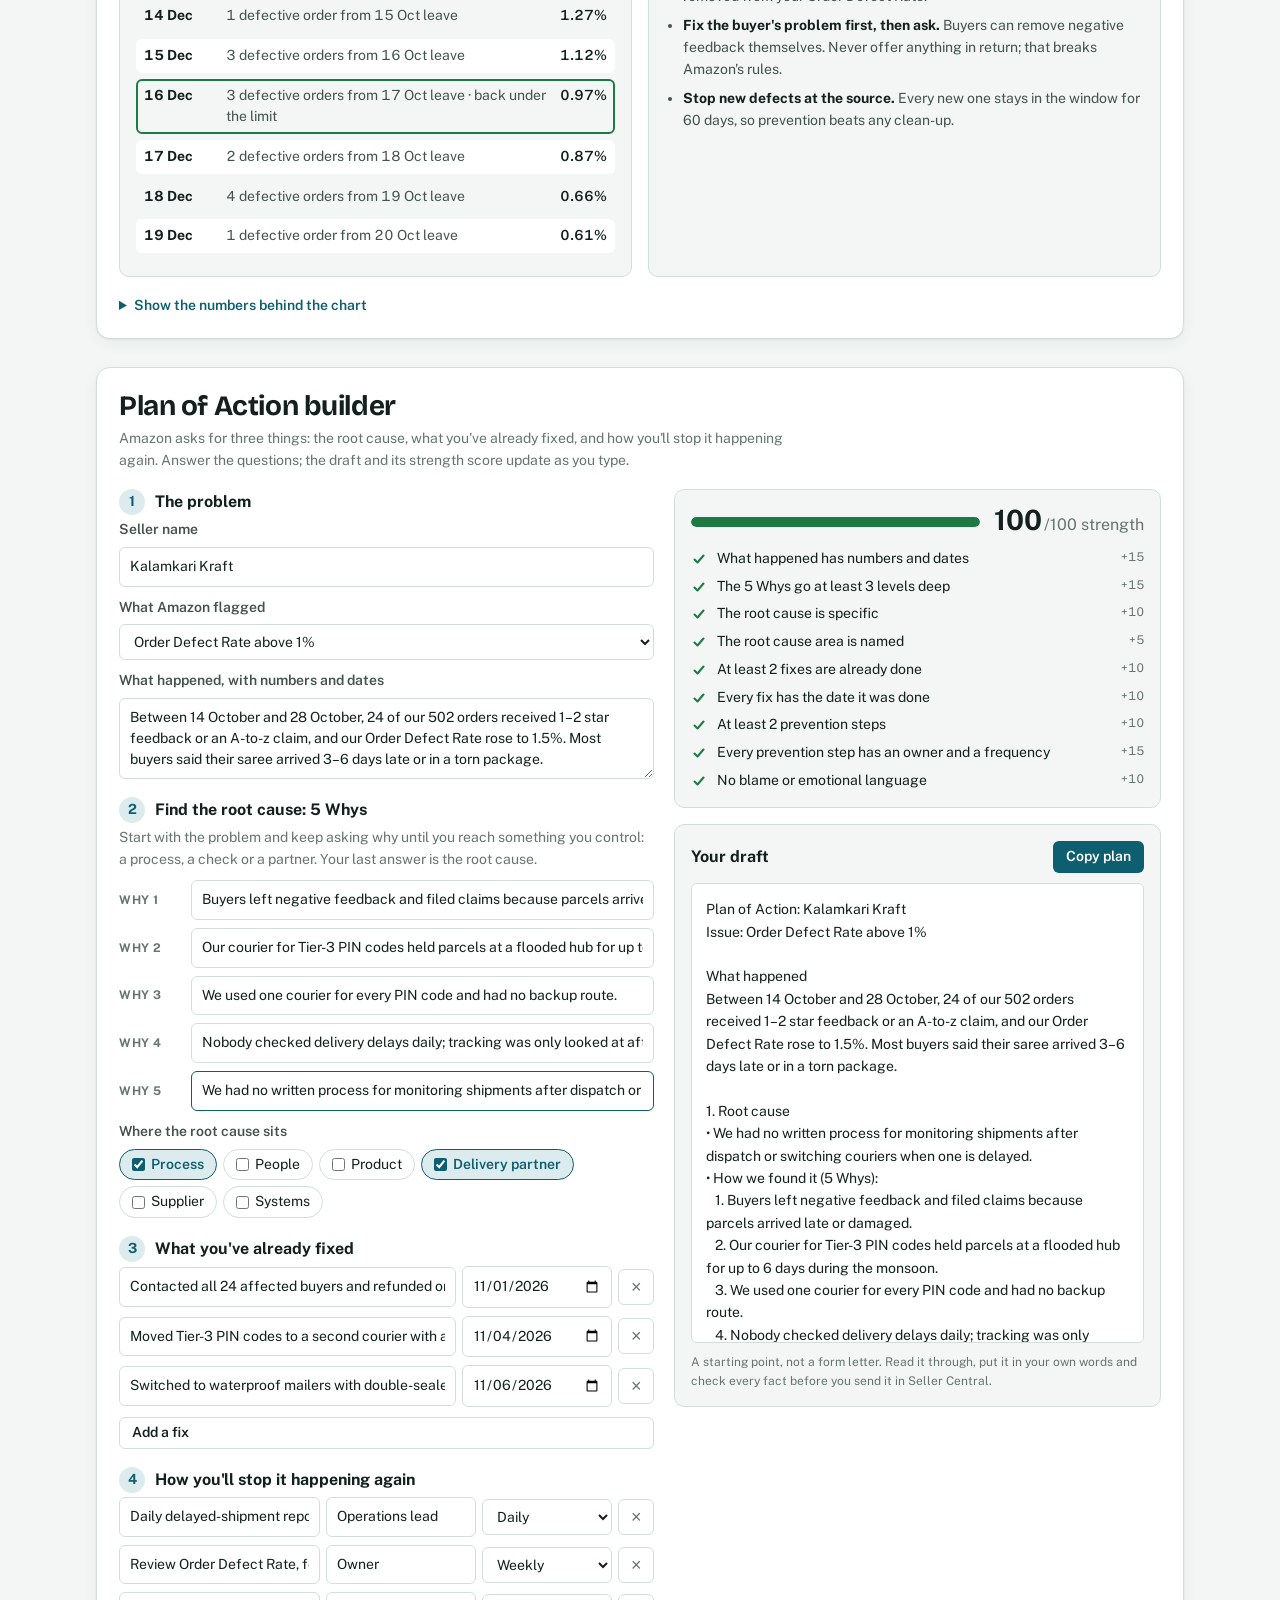
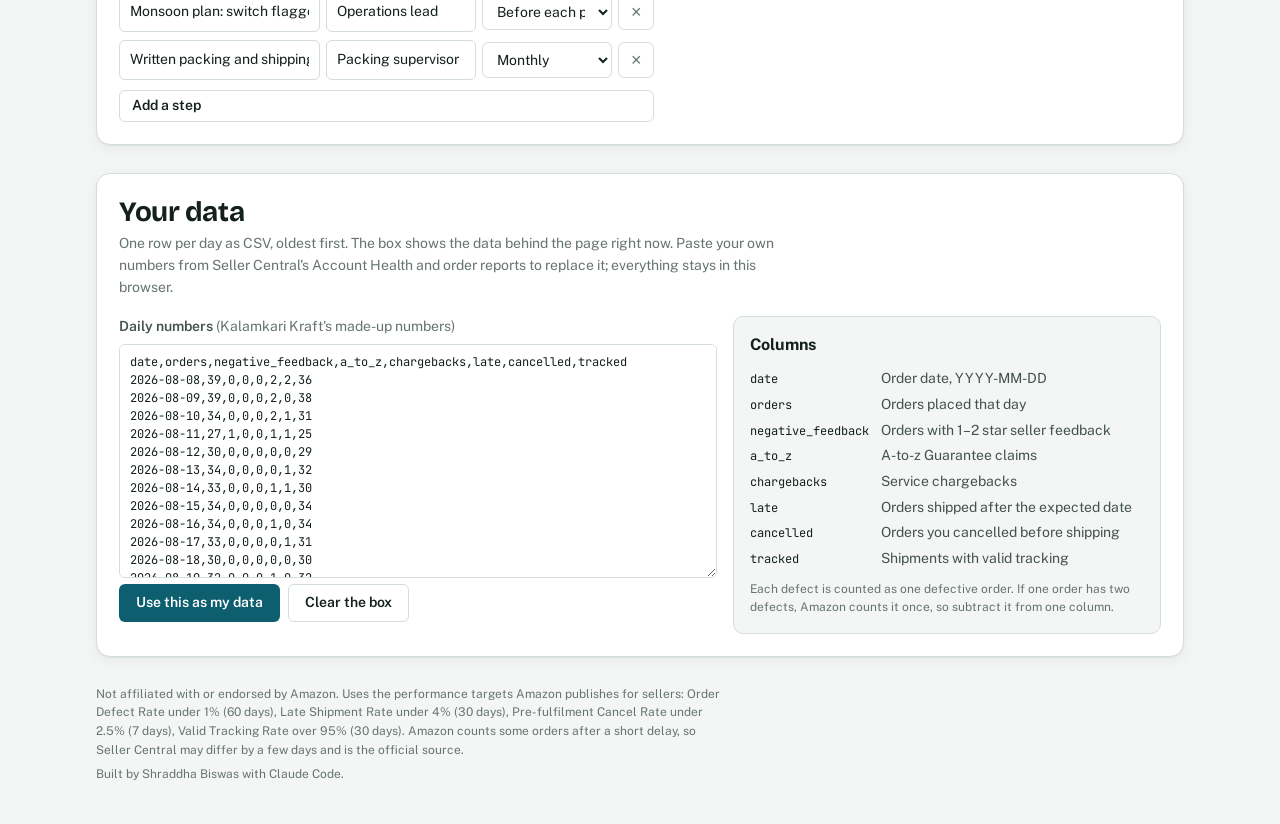
==== commit 8fcfba99: "Seller Rescue Kit: three sample sellers and visible sample data Adds Deccan Spice Co. (late shipment" ====
--- a/rescue-kit/index.html
+++ b/rescue-kit/index.html
@@ -37,11 +37,14 @@
       <p class="lede">Amazon judges sellers on rolling windows: 60 days for order defects, 30 for late shipments, 7 for cancellations. Old problems drop off one day at a time. This kit shows the exact day each one leaves, when you'll be back under the limit, and helps you write a Plan of Action that names a real root cause.</p>
     </div>
     <div class="sample-note" id="sampleNote">
-      <span class="chip chip-sample">Sample data</span>
-      <p><strong id="sellerName">Kalamkari Kraft</strong> <span id="sellerBlurb">is a made-up Hyderabad seller of hand-painted sarees. Monsoon courier delays in September pushed its Order Defect Rate over 1%.</span></p>
+      <div class="sample-top">
+        <span class="chip chip-sample" id="sourceChip">Sample data</span>
+        <select id="sourcePick" aria-label="Choose a sample seller or your own data"></select>
+      </div>
+      <p><strong id="sellerName">Kalamkari Kraft</strong> is <span id="sellerBlurb">a made-up Hyderabad seller of hand-painted sarees.</span></p>
       <div class="row-actions">
         <a class="btn btn-quiet" href="#data">Use my own data</a>
-        <button type="button" class="btn btn-quiet" id="loadSample">Reload sample</button>
+        <button type="button" class="btn btn-quiet" id="resetSample">Reset this sample</button>
       </div>
     </div>
   </section>
@@ -177,15 +180,15 @@
   <section class="panel" id="data" aria-labelledby="h-data">
     <header class="panel-head">
       <h2 id="h-data">Your data</h2>
-      <p class="muted">Paste one row per day as CSV, oldest first. Use the numbers from Seller Central's Account Health and order reports. Everything stays in this browser.</p>
+      <p class="muted">One row per day as CSV, oldest first. The box shows the data behind the page right now. Paste your own numbers from Seller Central's Account Health and order reports to replace it; everything stays in this browser.</p>
     </header>
     <div class="data-grid">
       <div class="field">
-        <label for="csv">Daily numbers</label>
-        <textarea id="csv" rows="10" spellcheck="false"></textarea>
+        <label for="csv">Daily numbers <span class="muted" id="csvHint"></span></label>
+        <textarea id="csv" rows="12" spellcheck="false"></textarea>
         <div class="row-actions">
-          <button type="button" class="btn" id="applyCsv">Use this data</button>
-          <button type="button" class="btn btn-quiet" id="sampleCsv">Fill in the sample</button>
+          <button type="button" class="btn" id="applyCsv">Use this as my data</button>
+          <button type="button" class="btn btn-quiet" id="clearCsv">Clear the box</button>
           <span class="form-msg" id="csvMsg" role="status"></span>
         </div>
       </div>
--- a/rescue-kit/styles.css
+++ b/rescue-kit/styles.css
@@ -141,6 +141,10 @@
 .sample-note strong { color: var(--ink); }
 .chip { display: inline-flex; align-items: center; gap: 6px; width: fit-content; padding: 2px 10px; border-radius: 999px; font-size: var(--fs-xs); font-weight: 700; letter-spacing: 0.04em; text-transform: uppercase; }
 .chip-sample { background: var(--accent-soft); color: var(--accent); }
+.chip-own { background: var(--good-soft); color: var(--good); }
+.sample-top { display: grid; gap: 8px; justify-items: start; }
+.sample-top select { width: 100%; font-weight: 600; }
+#csvHint { font-weight: 400; }
 .row-actions { display: flex; flex-wrap: wrap; gap: 8px; align-items: center; }
 
 .panel { display: grid; grid-template-columns: minmax(0, 1fr); gap: 18px; padding: 22px; background: var(--surface); border: 1px solid var(--line); border-radius: var(--r-lg); box-shadow: var(--shadow); min-width: 0; }
